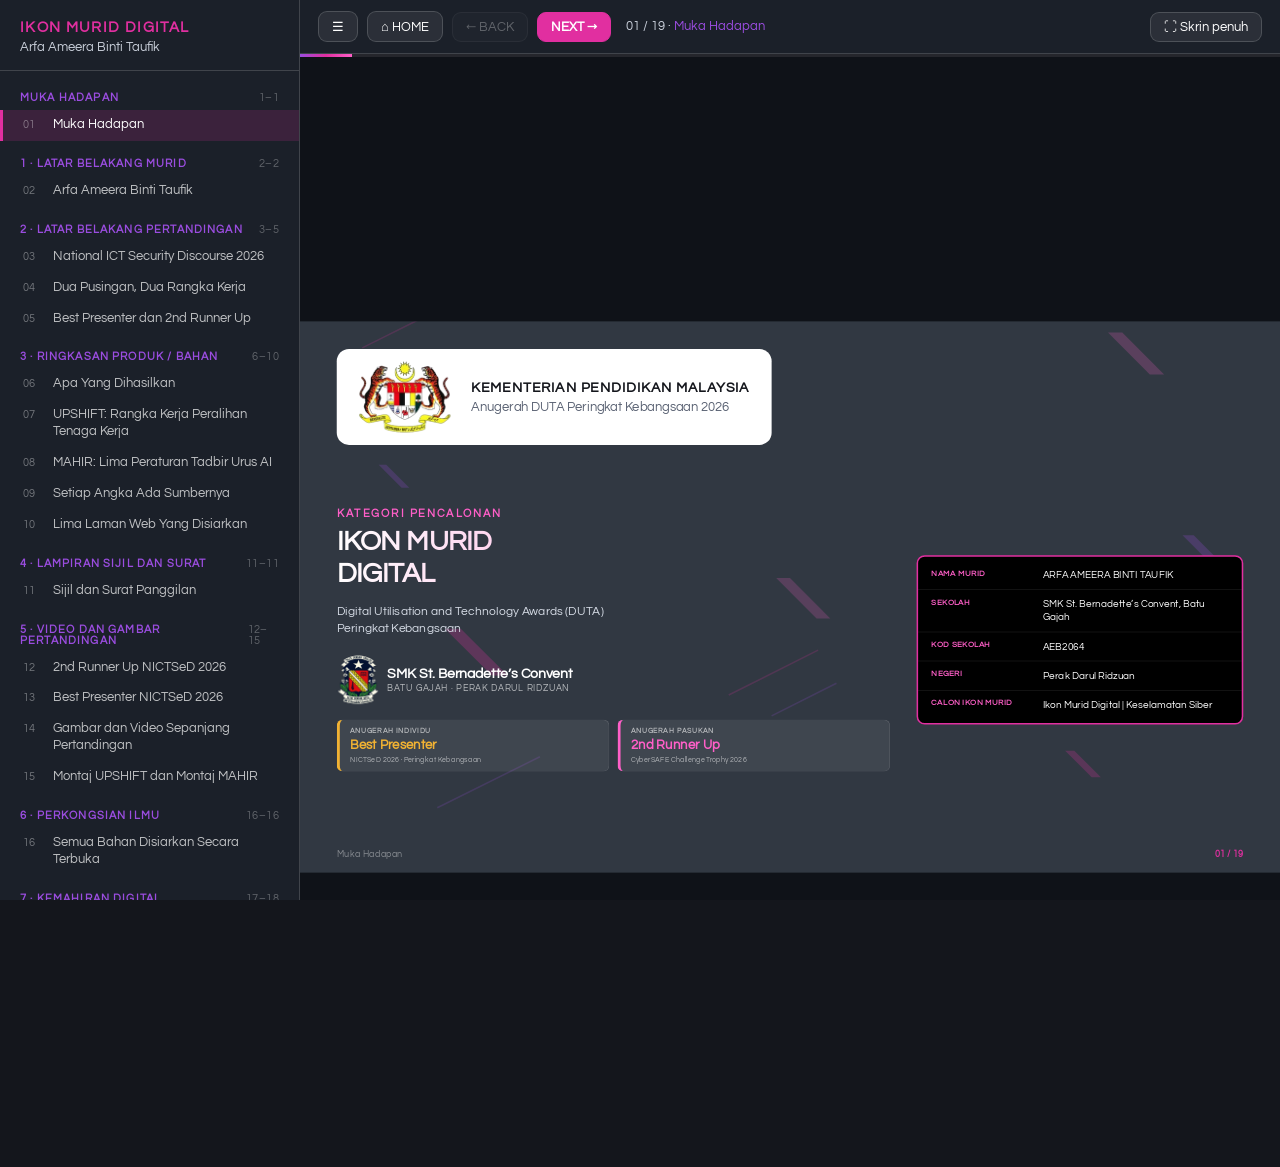
==== duta.html @ 9aecbfdd "Add lightweight share page duta.html for link previews" ====
<!doctype html>
<html lang="ms">
<head>
<meta charset="utf-8">
<title>Ikon Murid Digital &middot; Arfa Ameera Binti Taufik</title>
<meta name="viewport" content="width=device-width,initial-scale=1">
<meta name="robots" content="noindex,nofollow,noarchive">
<meta name="description" content="Pencalonan Ikon Murid Digital, Anugerah DUTA Peringkat Kebangsaan 2026. SMK St. Bernadette's Convent, Perak Darul Ridzuan.">
<meta property="og:type" content="website">
<meta property="og:url" content="https://brotaufik.github.io/ikon-murid-digital/duta.html">
<meta property="og:title" content="Ikon Murid Digital &middot; Arfa Ameera Binti Taufik">
<meta property="og:description" content="Pencalonan Ikon Murid Digital, Anugerah DUTA Peringkat Kebangsaan 2026. Best Presenter dan 2nd Runner Up NICTSeD 2026.">
<meta property="og:site_name" content="Ikon Murid Digital">
<meta property="og:image" content="https://brotaufik.github.io/ikon-murid-digital/og-ikon-v3.jpg">
<meta property="og:image:secure_url" content="https://brotaufik.github.io/ikon-murid-digital/og-ikon-v3.jpg">
<meta property="og:image:type" content="image/jpeg">
<meta property="og:image:width" content="1200">
<meta property="og:image:height" content="630">
<meta property="og:image:alt" content="Kad pencalonan Ikon Murid Digital, Arfa Ameera Binti Taufik">
<meta name="twitter:card" content="summary_large_image">
<meta name="twitter:image" content="https://brotaufik.github.io/ikon-murid-digital/og-ikon-v3.jpg">
<link rel="image_src" href="https://brotaufik.github.io/ikon-murid-digital/og-ikon-v3.jpg">
<style>html,body{margin:0;height:100%;background:#313842;color:#fff;font-family:'Trebuchet MS',sans-serif}
body{display:flex;align-items:center;justify-content:center;text-align:center}
a{color:#FF5FC8;font-weight:700}</style>
<script>location.replace("./#1");</script>
</head>
<body>
<p>Membuka pembentangan Ikon Murid Digital&hellip;<br><a href="./#1">Klik di sini jika tidak dibuka secara automatik</a></p>
</body>
</html>
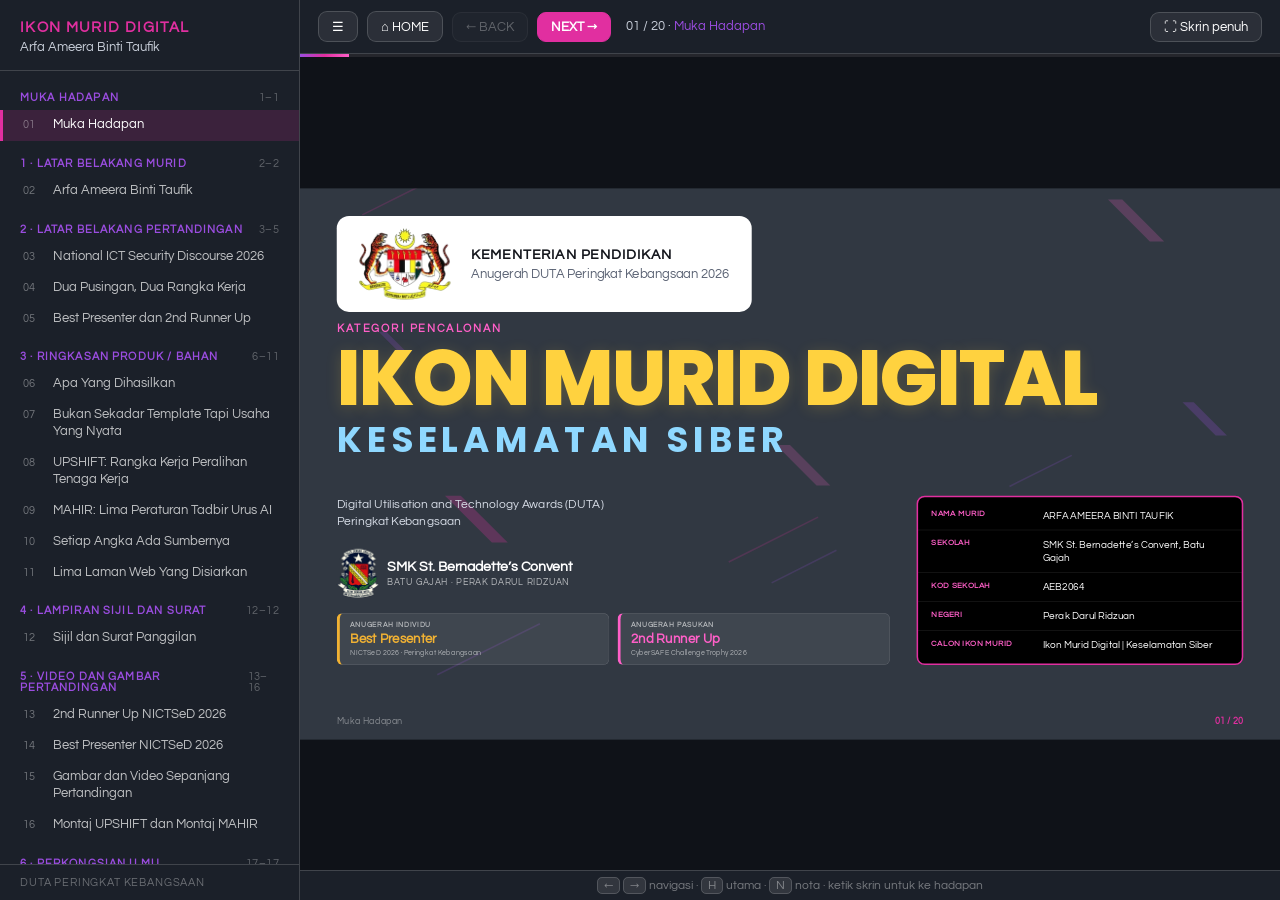
==== commit a30d35ea: "Add slide 7: Dari Kod ke Idea, tools coding and deployment; OG v4" ====
--- a/duta.html
+++ b/duta.html
@@ -11,15 +11,15 @@
 <meta property="og:title" content="Ikon Murid Digital &middot; Arfa Ameera Binti Taufik">
 <meta property="og:description" content="Pencalonan Ikon Murid Digital, Anugerah DUTA Peringkat Kebangsaan 2026. Best Presenter dan 2nd Runner Up NICTSeD 2026.">
 <meta property="og:site_name" content="Ikon Murid Digital">
-<meta property="og:image" content="https://brotaufik.github.io/ikon-murid-digital/og-ikon-v3.jpg">
-<meta property="og:image:secure_url" content="https://brotaufik.github.io/ikon-murid-digital/og-ikon-v3.jpg">
+<meta property="og:image" content="https://brotaufik.github.io/ikon-murid-digital/og-ikon-v4.jpg">
+<meta property="og:image:secure_url" content="https://brotaufik.github.io/ikon-murid-digital/og-ikon-v4.jpg">
 <meta property="og:image:type" content="image/jpeg">
 <meta property="og:image:width" content="1200">
 <meta property="og:image:height" content="630">
 <meta property="og:image:alt" content="Kad pencalonan Ikon Murid Digital, Arfa Ameera Binti Taufik">
 <meta name="twitter:card" content="summary_large_image">
-<meta name="twitter:image" content="https://brotaufik.github.io/ikon-murid-digital/og-ikon-v3.jpg">
-<link rel="image_src" href="https://brotaufik.github.io/ikon-murid-digital/og-ikon-v3.jpg">
+<meta name="twitter:image" content="https://brotaufik.github.io/ikon-murid-digital/og-ikon-v4.jpg">
+<link rel="image_src" href="https://brotaufik.github.io/ikon-murid-digital/og-ikon-v4.jpg">
 <style>html,body{margin:0;height:100%;background:#313842;color:#fff;font-family:'Trebuchet MS',sans-serif}
 body{display:flex;align-items:center;justify-content:center;text-align:center}
 a{color:#FF5FC8;font-weight:700}</style>
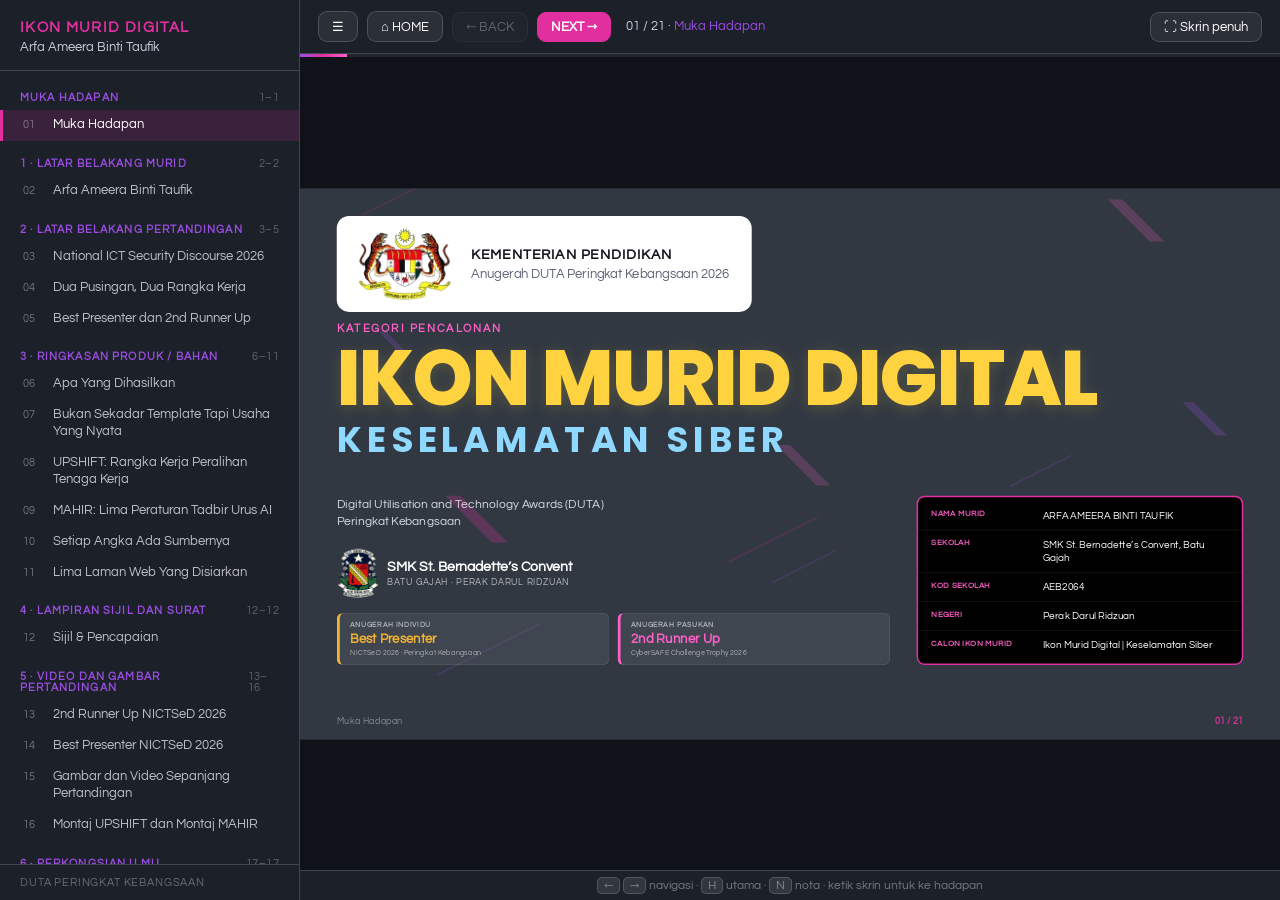
==== commit 40840628: "Slide 20: full-size 78s video with code-rain opener; OG v5" ====
--- a/duta.html
+++ b/duta.html
@@ -11,15 +11,15 @@
 <meta property="og:title" content="Ikon Murid Digital &middot; Arfa Ameera Binti Taufik">
 <meta property="og:description" content="Pencalonan Ikon Murid Digital, Anugerah DUTA Peringkat Kebangsaan 2026. Best Presenter dan 2nd Runner Up NICTSeD 2026.">
 <meta property="og:site_name" content="Ikon Murid Digital">
-<meta property="og:image" content="https://brotaufik.github.io/ikon-murid-digital/og-ikon-v4.jpg">
-<meta property="og:image:secure_url" content="https://brotaufik.github.io/ikon-murid-digital/og-ikon-v4.jpg">
+<meta property="og:image" content="https://brotaufik.github.io/ikon-murid-digital/og-ikon-v5.jpg">
+<meta property="og:image:secure_url" content="https://brotaufik.github.io/ikon-murid-digital/og-ikon-v5.jpg">
 <meta property="og:image:type" content="image/jpeg">
 <meta property="og:image:width" content="1200">
 <meta property="og:image:height" content="630">
 <meta property="og:image:alt" content="Kad pencalonan Ikon Murid Digital, Arfa Ameera Binti Taufik">
 <meta name="twitter:card" content="summary_large_image">
-<meta name="twitter:image" content="https://brotaufik.github.io/ikon-murid-digital/og-ikon-v4.jpg">
-<link rel="image_src" href="https://brotaufik.github.io/ikon-murid-digital/og-ikon-v4.jpg">
+<meta name="twitter:image" content="https://brotaufik.github.io/ikon-murid-digital/og-ikon-v5.jpg">
+<link rel="image_src" href="https://brotaufik.github.io/ikon-murid-digital/og-ikon-v5.jpg">
 <style>html,body{margin:0;height:100%;background:#313842;color:#fff;font-family:'Trebuchet MS',sans-serif}
 body{display:flex;align-items:center;justify-content:center;text-align:center}
 a{color:#FF5FC8;font-weight:700}</style>
